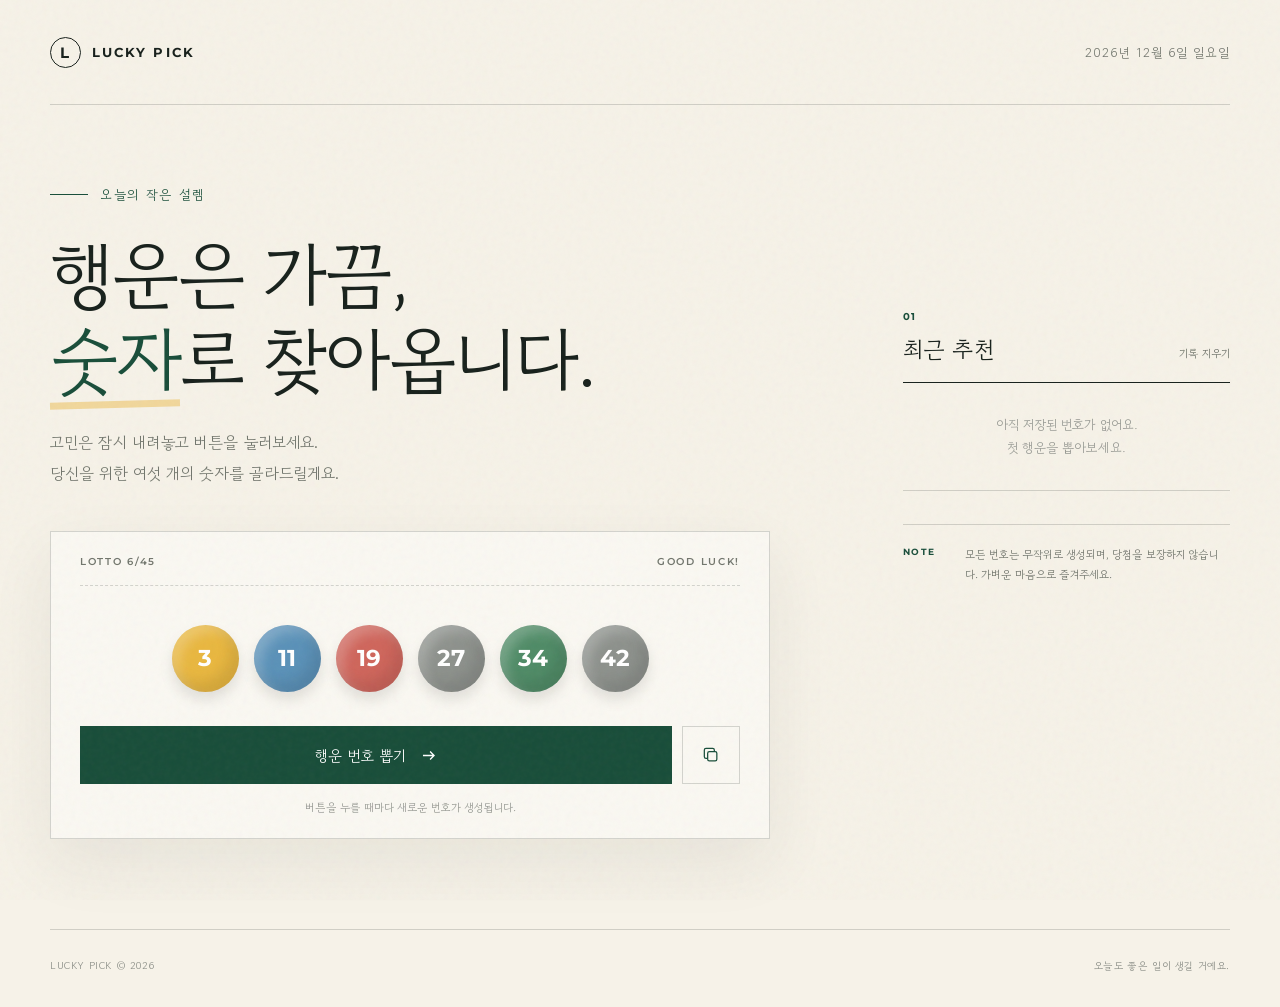
==== index.html @ 1eb65f41 "Build lottery number picker website" ====
<!doctype html>
<html lang="ko">
  <head>
    <meta charset="UTF-8" />
    <meta name="viewport" content="width=device-width, initial-scale=1.0" />
    <meta name="theme-color" content="#f6f2e8" />
    <meta
      name="description"
      content="행운의 로또 번호 6개를 간편하게 추천받아 보세요."
    />
    <title>오늘의 행운 번호</title>
    <link rel="preconnect" href="https://fonts.googleapis.com" />
    <link rel="preconnect" href="https://fonts.gstatic.com" crossorigin />
    <link
      href="https://fonts.googleapis.com/css2?family=Gowun+Dodum&family=Montserrat:wght@600;700;800&display=swap"
      rel="stylesheet"
    />
    <link rel="stylesheet" href="styles.css" />
    <script src="script.js" defer></script>
  </head>
  <body>
    <div class="grain" aria-hidden="true"></div>
    <header class="site-header">
      <a class="brand" href="#" aria-label="오늘의 행운 번호 홈">
        <span class="brand-mark">L</span>
        <span>LUCKY PICK</span>
      </a>
      <p class="date" id="today"></p>
    </header>

    <main>
      <section class="hero" aria-labelledby="hero-title">
        <div class="eyebrow"><span></span> 오늘의 작은 설렘</div>
        <h1 id="hero-title">행운은 가끔,<br /><em>숫자</em>로 찾아옵니다.</h1>
        <p class="hero-copy">
          고민은 잠시 내려놓고 버튼을 눌러보세요.<br />당신을 위한 여섯 개의 숫자를 골라드릴게요.
        </p>

        <div class="lottery-card">
          <div class="card-topline">
            <span>LOTTO 6/45</span>
            <span>GOOD LUCK!</span>
          </div>
          <div class="balls" id="balls" aria-live="polite" aria-label="추천 번호">
            <span class="ball ball-yellow">3</span>
            <span class="ball ball-blue">11</span>
            <span class="ball ball-red">19</span>
            <span class="ball ball-gray">27</span>
            <span class="ball ball-green">34</span>
            <span class="ball ball-gray">42</span>
          </div>
          <div class="card-actions">
            <button class="pick-button" id="pickButton" type="button">
              <span>행운 번호 뽑기</span>
              <svg viewBox="0 0 24 24" aria-hidden="true">
                <path d="M5 12h14M14 7l5 5-5 5" />
              </svg>
            </button>
            <button class="copy-button" id="copyButton" type="button" aria-label="번호 복사">
              <svg viewBox="0 0 24 24" aria-hidden="true">
                <rect x="8" y="8" width="11" height="11" rx="2" />
                <path d="M16 8V6a2 2 0 0 0-2-2H6a2 2 0 0 0-2 2v8a2 2 0 0 0 2 2h2" />
              </svg>
            </button>
          </div>
          <p class="hint">버튼을 누를 때마다 새로운 번호가 생성됩니다.</p>
        </div>
      </section>

      <aside class="history-panel" aria-labelledby="history-title">
        <div class="history-heading">
          <div>
            <span class="section-number">01</span>
            <h2 id="history-title">최근 추천</h2>
          </div>
          <button id="clearButton" class="clear-button" type="button">기록 지우기</button>
        </div>
        <div id="history" class="history-list"></div>
        <p class="empty-history" id="emptyHistory">아직 저장된 번호가 없어요.<br />첫 행운을 뽑아보세요.</p>
        <div class="note">
          <span>NOTE</span>
          <p>모든 번호는 무작위로 생성되며, 당첨을 보장하지 않습니다. 가벼운 마음으로 즐겨주세요.</p>
        </div>
      </aside>
    </main>

    <footer>
      <span>LUCKY PICK © 2026</span>
      <span>오늘도 좋은 일이 생길 거예요.</span>
    </footer>
    <div class="toast" id="toast" role="status" aria-live="polite">번호를 복사했어요!</div>
  </body>
</html>
---- styles.css ----
:root {
  --paper: #f6f2e8;
  --ink: #17201b;
  --muted: #72766d;
  --green: #184d39;
  --line: rgba(23, 32, 27, 0.17);
  --yellow: #e9b73f;
  --blue: #5a91b8;
  --red: #cf655b;
  --ball-green: #4f8b66;
  --gray: #8d918c;
}

* { box-sizing: border-box; }

html { scroll-behavior: smooth; }

body {
  min-height: 100vh;
  margin: 0;
  color: var(--ink);
  background: var(--paper);
  font-family: "Gowun Dodum", sans-serif;
  overflow-x: hidden;
}

.grain {
  position: fixed;
  inset: 0;
  opacity: .12;
  pointer-events: none;
  z-index: 10;
  background-image: url("data:image/svg+xml,%3Csvg viewBox='0 0 180 180' xmlns='http://www.w3.org/2000/svg'%3E%3Cfilter id='n'%3E%3CfeTurbulence type='fractalNoise' baseFrequency='.9' numOctaves='3' stitchTiles='stitch'/%3E%3C/filter%3E%3Crect width='100%25' height='100%25' filter='url(%23n)' opacity='.35'/%3E%3C/svg%3E");
}

.site-header, footer {
  width: min(1180px, calc(100% - 48px));
  margin: 0 auto;
}

.site-header {
  height: 105px;
  display: flex;
  align-items: center;
  justify-content: space-between;
  border-bottom: 1px solid var(--line);
}

.brand {
  display: flex;
  align-items: center;
  gap: 11px;
  color: var(--ink);
  text-decoration: none;
  font: 700 13px/1 Montserrat, sans-serif;
  letter-spacing: .16em;
}

.brand-mark {
  display: grid;
  place-items: center;
  width: 31px;
  height: 31px;
  border: 1px solid var(--ink);
  border-radius: 50%;
  font: 700 15px/1 Montserrat, sans-serif;
}

.date { color: var(--muted); font-size: 13px; letter-spacing: .08em; }

main {
  width: min(1180px, calc(100% - 48px));
  margin: 0 auto;
  display: grid;
  grid-template-columns: minmax(0, 1.75fr) minmax(290px, .75fr);
  gap: 90px;
  padding: 80px 0 90px;
}

.eyebrow {
  display: flex;
  align-items: center;
  gap: 12px;
  margin-bottom: 27px;
  color: var(--green);
  font-size: 13px;
  letter-spacing: .13em;
}

.eyebrow span { width: 38px; height: 1px; background: var(--green); }

h1 {
  margin: 0;
  font-size: clamp(46px, 5.7vw, 78px);
  font-weight: 400;
  line-height: 1.16;
  letter-spacing: -.055em;
}

h1 em {
  position: relative;
  color: var(--green);
  font-style: normal;
}

h1 em::after {
  content: "";
  position: absolute;
  left: 0;
  right: 0;
  bottom: 3px;
  height: 7px;
  background: var(--yellow);
  opacity: .46;
  transform: rotate(-1.5deg);
  z-index: -1;
}

.hero-copy { margin: 27px 0 43px; color: var(--muted); font-size: 16px; line-height: 1.9; }

.lottery-card {
  max-width: 720px;
  padding: 25px 29px 23px;
  background: rgba(255,255,255,.42);
  border: 1px solid var(--line);
  box-shadow: 0 24px 60px rgba(42, 45, 38, .07);
}

.card-topline {
  display: flex;
  justify-content: space-between;
  padding-bottom: 18px;
  border-bottom: 1px dashed var(--line);
  color: var(--muted);
  font: 600 10px/1 Montserrat, sans-serif;
  letter-spacing: .17em;
}

.balls { display: flex; justify-content: center; gap: clamp(8px, 1.4vw, 15px); padding: 39px 0 34px; }

.ball {
  display: grid;
  place-items: center;
  flex: 0 1 67px;
  aspect-ratio: 1;
  max-width: 67px;
  color: white;
  border-radius: 50%;
  box-shadow: inset -8px -9px 14px rgba(0,0,0,.1), inset 7px 7px 12px rgba(255,255,255,.23), 0 8px 14px rgba(0,0,0,.1);
  font: 700 clamp(18px, 2vw, 23px)/1 Montserrat, sans-serif;
}

.ball-yellow { background: var(--yellow); }
.ball-blue { background: var(--blue); }
.ball-red { background: var(--red); }
.ball-gray { background: var(--gray); }
.ball-green { background: var(--ball-green); }
.ball.pop { animation: pop .5s cubic-bezier(.2,.8,.2,1) both; }

@keyframes pop { 0% { opacity: 0; transform: translateY(18px) scale(.65) rotate(-12deg); } 100% { opacity: 1; transform: none; } }

.card-actions { display: flex; gap: 10px; }

button { font: inherit; }

.pick-button, .copy-button {
  border: 0;
  cursor: pointer;
  transition: transform .2s, background .2s;
}

.pick-button {
  min-height: 58px;
  flex: 1;
  display: flex;
  align-items: center;
  justify-content: center;
  gap: 13px;
  color: #fff;
  background: var(--green);
  font-size: 15px;
}

.pick-button:hover { background: #103f2e; }
.pick-button:active, .copy-button:active { transform: scale(.98); }
.pick-button svg { width: 19px; fill: none; stroke: currentColor; stroke-width: 1.7; }

.copy-button {
  width: 58px;
  display: grid;
  place-items: center;
  color: var(--green);
  background: transparent;
  border: 1px solid var(--line);
}

.copy-button:hover { background: rgba(24,77,57,.06); }
.copy-button svg { width: 20px; fill: none; stroke: currentColor; stroke-width: 1.5; }
.hint { margin: 15px 0 0; color: #989a94; text-align: center; font-size: 11px; }

.history-panel { padding-top: 116px; }
.history-heading { display: flex; align-items: flex-end; justify-content: space-between; padding-bottom: 16px; border-bottom: 1px solid var(--ink); }
.section-number { color: var(--green); font: 700 10px/1 Montserrat, sans-serif; letter-spacing: .12em; }
h2 { margin: 7px 0 0; font-size: 23px; font-weight: 400; }
.clear-button { padding: 5px 0; border: 0; color: var(--muted); background: transparent; cursor: pointer; font-size: 11px; }
.clear-button:hover { color: var(--ink); }
.history-list { max-height: 245px; overflow: auto; }
.history-item { display: flex; align-items: center; justify-content: space-between; padding: 16px 2px; border-bottom: 1px solid var(--line); animation: fadeIn .35s ease both; }
.history-numbers { display: flex; gap: 6px; }
.mini-ball { display: grid; place-items: center; width: 28px; height: 28px; color: white; border-radius: 50%; font: 600 9px/1 Montserrat, sans-serif; }
.history-time { color: #9b9d97; font: 600 9px/1 Montserrat, sans-serif; letter-spacing: .05em; }
.empty-history { margin: 0; padding: 30px 0; color: #989a94; text-align: center; font-size: 13px; line-height: 1.8; border-bottom: 1px solid var(--line); }
.note { display: grid; grid-template-columns: 48px 1fr; gap: 14px; margin-top: 33px; padding-top: 20px; border-top: 1px solid var(--line); }
.note span { color: var(--green); font: 700 9px/1.6 Montserrat, sans-serif; letter-spacing: .14em; }
.note p { margin: 0; color: var(--muted); font-size: 11px; line-height: 1.8; }

footer { display: flex; justify-content: space-between; padding: 28px 0 34px; border-top: 1px solid var(--line); color: #8d9089; font-size: 10px; letter-spacing: .06em; }

.toast { position: fixed; left: 50%; bottom: 32px; padding: 13px 21px; color: white; background: var(--ink); border-radius: 2px; font-size: 13px; opacity: 0; transform: translate(-50%, 18px); pointer-events: none; transition: .3s ease; z-index: 20; }
.toast.show { opacity: 1; transform: translate(-50%, 0); }
@keyframes fadeIn { from { opacity: 0; transform: translateY(-6px); } }

@media (max-width: 880px) {
  main { grid-template-columns: 1fr; gap: 0; padding-top: 58px; }
  .history-panel { padding-top: 72px; }
}

@media (max-width: 560px) {
  .site-header, main, footer { width: min(100% - 30px, 1180px); }
  .site-header { height: 80px; }
  .date { display: none; }
  main { padding-top: 43px; padding-bottom: 60px; }
  h1 { font-size: 43px; }
  .hero-copy { font-size: 14px; }
  .lottery-card { padding: 20px 15px; }
  .balls { gap: 6px; padding: 32px 0 29px; }
  .ball { max-width: 49px; font-size: 16px; }
  footer { gap: 15px; flex-direction: column; }
}

@media (prefers-reduced-motion: reduce) {
  *, *::before, *::after { scroll-behavior: auto !important; animation-duration: .01ms !important; transition-duration: .01ms !important; }
}
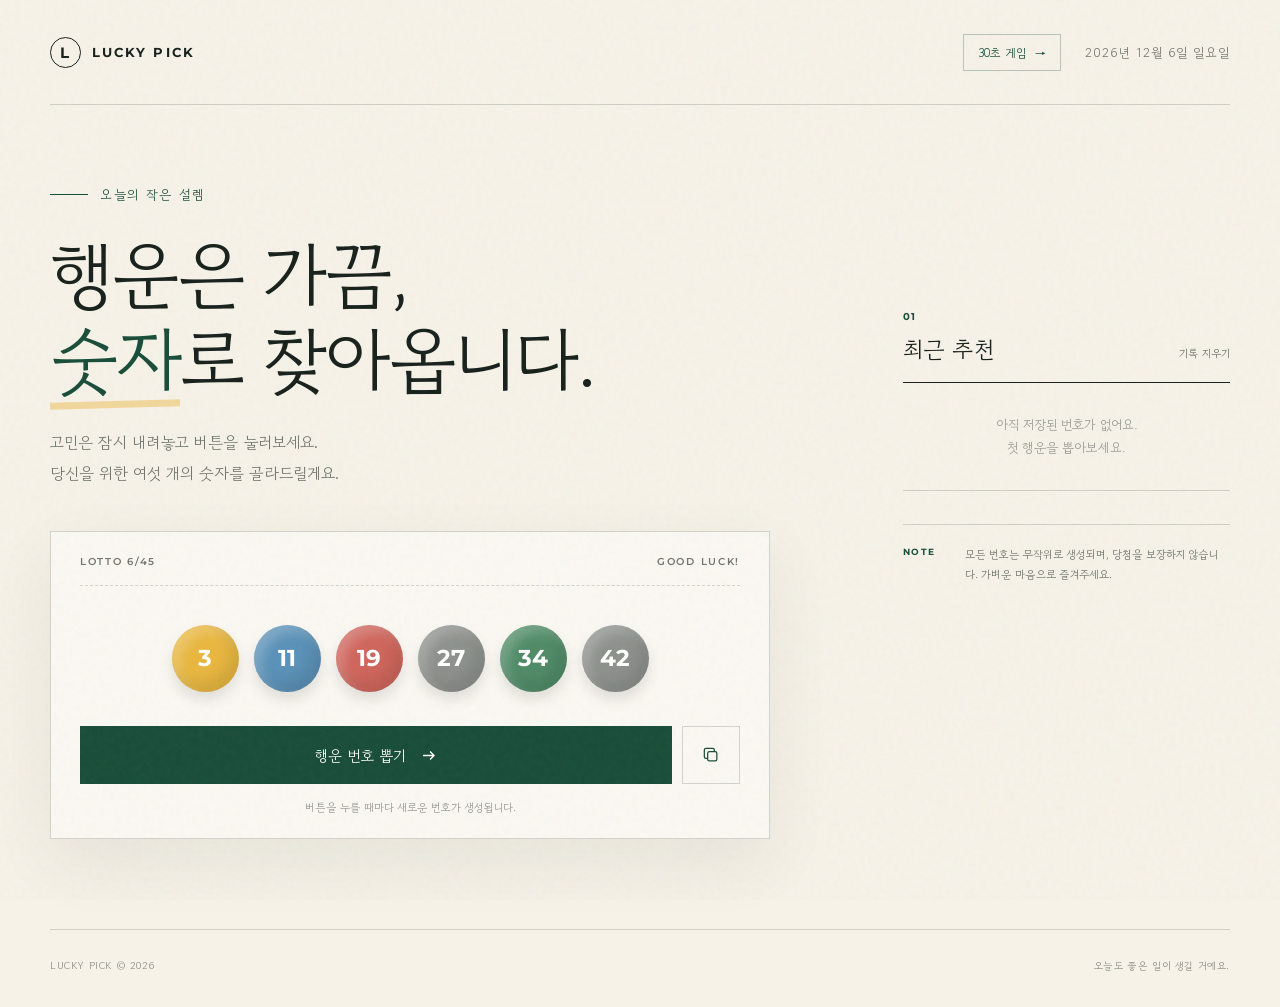
==== commit 5ebe038f: "Add Neon Tap reaction game" ====
--- a/index.html
+++ b/index.html
@@ -25,7 +25,10 @@
         <span class="brand-mark">L</span>
         <span>LUCKY PICK</span>
       </a>
-      <p class="date" id="today"></p>
+      <div class="header-tools">
+        <a class="game-link" href="game/">30초 게임 <span>→</span></a>
+        <p class="date" id="today"></p>
+      </div>
     </header>
 
     <main>
--- a/styles.css
+++ b/styles.css
@@ -67,6 +67,10 @@
 }
 
 .date { color: var(--muted); font-size: 13px; letter-spacing: .08em; }
+.header-tools { display: flex; align-items: center; gap: 24px; }
+.game-link { padding: 9px 14px; color: var(--green); border: 1px solid rgba(24,77,57,.28); text-decoration: none; font-size: 12px; transition: .2s ease; }
+.game-link:hover { color: white; background: var(--green); }
+.game-link span { margin-left: 5px; }
 
 main {
   width: min(1180px, calc(100% - 48px));
@@ -229,6 +233,7 @@
   .site-header, main, footer { width: min(100% - 30px, 1180px); }
   .site-header { height: 80px; }
   .date { display: none; }
+  .header-tools { gap: 0; }
   main { padding-top: 43px; padding-bottom: 60px; }
   h1 { font-size: 43px; }
   .hero-copy { font-size: 14px; }
